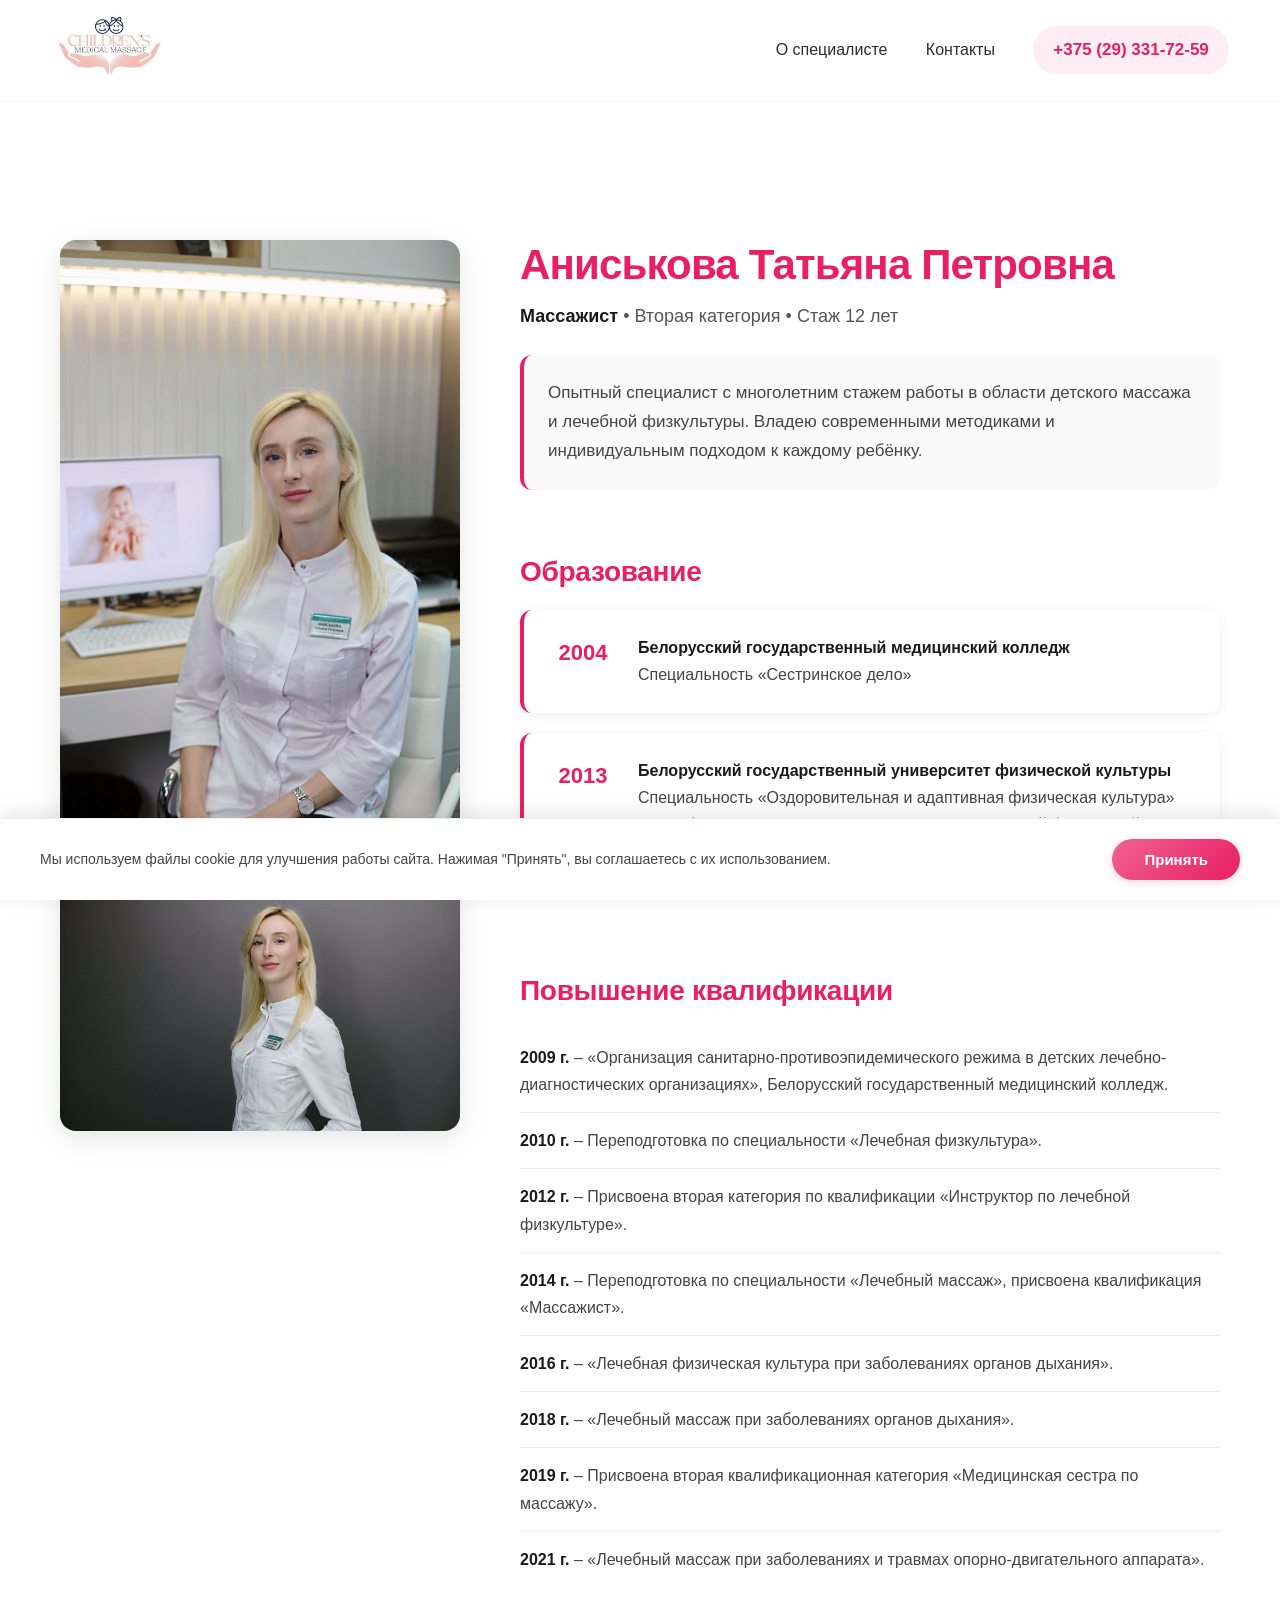
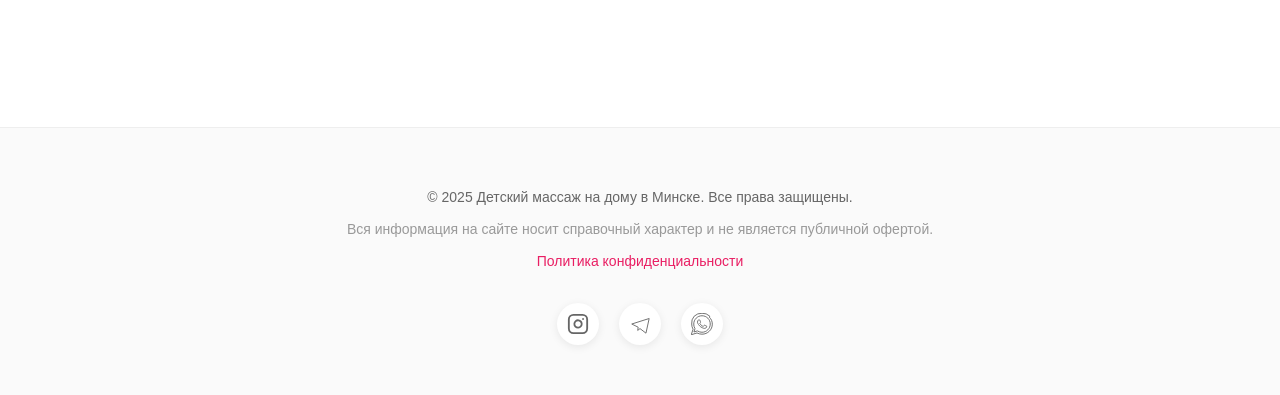
==== about.html @ 7382f87b "first commit" ====
<!DOCTYPE html>
<html lang="ru">
<head>
    <meta charset="UTF-8">
    <meta name="viewport" content="width=device-width, initial-scale=1.0, maximum-scale=1">
    <title>О специалисте | Аниськова Татьяна Петровна - Детский массаж в Минске</title>
    <meta name="description" content="Аниськова Татьяна Петровна - опытный массажист с 12-летним стажем. Вторая категория. Специализация: детский массаж, лечебная физкультура, ортопедические и неврологические нарушения.">
    <meta name="keywords" content="Аниськова Татьяна Петровна, детский массажист Минск, массажист вторая категория, лечебный массаж, детский массаж специалист">
    <meta name="author" content="Аниськова Татьяна Петровна">
    <meta name="robots" content="index, follow">
    <link rel="canonical" href="https://detskiymassage.by/about.html">
    
    <!-- Open Graph / Facebook -->
    <meta property="og:type" content="website">
    <meta property="og:url" content="https://detskiymassage.by/about.html">
    <meta property="og:title" content="О специалисте | Детский массаж в Минске">
    <meta property="og:description" content="Аниськова Татьяна Петровна - опытный массажист с 12-летним стажем. Вторая категория.">
    <meta property="og:image" content="https://detskiymassage.by/img/3.jpg">
    <meta property="og:locale" content="ru_RU">
    
    <!-- Twitter -->
    <meta property="twitter:card" content="summary_large_image">
    <meta property="twitter:url" content="https://detskiymassage.by/about.html">
    <meta property="twitter:title" content="О специалисте | Детский массаж в Минске">
    <meta property="twitter:description" content="Аниськова Татьяна Петровна - опытный массажист с 12-летним стажем.">
    <meta property="twitter:image" content="https://detskiymassage.by/img/3.jpg">
    
    <!-- Favicons -->
    <link rel="icon" href="img/favicon.ico" type="image/x-icon">
    <link rel="icon" type="image/png" sizes="16x16" href="img/favicon-16x16.png">
    <link rel="icon" type="image/png" sizes="32x32" href="img/favicon-32x32.png">
    <link rel="apple-touch-icon" sizes="180x180" href="img/apple-touch-icon.png">
    <link rel="icon" type="image/png" sizes="192x192" href="img/android-chrome-192x192.png">
    <link rel="icon" type="image/png" sizes="512x512" href="img/android-chrome-512x512.png">
    
    <link rel="stylesheet" href="css/about.css">
    <link rel="stylesheet" href="css/cookie-banner.css">
</head>
<body>
<div class="page-transition3"></div>

<header>
    <div class="logo">
        <a href="/">
            <img src="img/logo.jpg" alt="Логотип">
        </a>
    </div>

    <nav id="site-nav" class="site-nav">
        <a href="about.html">О специалисте</a>
        <a href="contacts.html">Контакты</a>
        <a href="tel:+375293317259">+375 (29) 331-72-59</a>
    </nav>

    <a href="tel:+375293317259" class="mobile-phone" aria-label="Позвонить +375 29 331-72-59">
        <svg viewBox="0 0 24 24" width="18" height="18" aria-hidden="true" focusable="false">
            <path d="M22 16.92v3a2 2 0 0 1-2.18 2 19.86 19.86 0 0 1-8.63-3.07 19.5 19.5 0 0 1-6-6A19.86 19.86 0 0 1 3.08 4.18 2 2 0 0 1 5 2h3a2 2 0 0 1 2 1.72c.12.9.35 1.78.68 2.6a2 2 0 0 1-.45 2.11L9.91 9.91a16 16 0 0 0 6 6l1.48-1.48a2 2 0 0 1 2.11-.45c.82.33 1.7.56 2.6.68A2 2 0 0 1 22 16.92z" fill="currentColor"/>
        </svg>
        <span>+375 (29) 331-72-59</span>
    </a>

    <button class="burger" type="button" aria-label="Меню" aria-expanded="false" aria-controls="mobile-menu">☰</button>

    <div id="mobile-menu" class="mobile-menu" aria-hidden="true">
        <a href="/#kids-massage">Детский массаж</a>
        <a href="about.html">О специалисте</a>
        <a href="contacts.html">Контакты</a>
    </div>
</header>

<main>
    <section class="about-specialist">
        <div class="about-container">
            <div class="about-photo">
                <img src="img/1.jpg" alt="Аниськова Татьяна Петровна" class="photo-top">
                <img src="img/3.jpg" alt="Аниськова Татьяна Петровна за работой" class="photo-bottom">
            </div>
            <div class="about-text">
                <h1>Аниськова Татьяна Петровна</h1>
                <p class="specialist-title"><strong>Массажист</strong> • Вторая категория • Стаж 12 лет</p>
                
                <p class="intro-text">Опытный специалист с многолетним стажем работы в области детского массажа и лечебной физкультуры. Владею современными методиками и индивидуальным подходом к каждому ребёнку.</p>


                <h2>Образование</h2>
                <div class="education-section">
                    <div class="education-item">
                        <div class="year">2004</div>
                        <div class="details">
                            <strong>Белорусский государственный медицинский колледж</strong><br>
                            Специальность «Сестринское дело»
                        </div>
                    </div>
                    <div class="education-item">
                        <div class="year">2013</div>
                        <div class="details">
                            <strong>Белорусский государственный университет физической культуры</strong><br>
                            Специальность «Оздоровительная и адаптивная физическая культура»<br>
                            <span class="highlight">Квалификация:</span> «Инструктор-методист по адаптивной физической культуре. Преподаватель физической культуры»
                        </div>
                    </div>
                </div>

                <h2>Повышение квалификации</h2>
                <ul class="qualifications-list">
                    <li><strong>2009 г.</strong> – «Организация санитарно-противоэпидемического режима в детских лечебно-диагностических организациях», Белорусский государственный медицинский колледж.</li>
                    <li><strong>2010 г.</strong> – Переподготовка по специальности «Лечебная физкультура».</li>
                    <li><strong>2012 г.</strong> – Присвоена вторая категория по квалификации «Инструктор по лечебной физкультуре».</li>
                    <li><strong>2014 г.</strong> – Переподготовка по специальности «Лечебный массаж», присвоена квалификация «Массажист».</li>
                    <li><strong>2016 г.</strong> – «Лечебная физическая культура при заболеваниях органов дыхания».</li>
                    <li><strong>2018 г.</strong> – «Лечебный массаж при заболеваниях органов дыхания».</li>
                    <li><strong>2019 г.</strong> – Присвоена вторая квалификационная категория «Медицинская сестра по массажу».</li>
                    <li><strong>2021 г.</strong> – «Лечебный массаж при заболеваниях и травмах опорно-двигательного аппарата».</li>
                </ul>
            </div>
        </div>
    </section>
</main>

<footer class="footer">
    <div class="footer-content">
        <p>© 2025 Детский массаж на дому в Минске. Все права защищены.</p>
        <p class="footer-note">Вся информация на сайте носит справочный характер и не является публичной офертой.</p>
        <p class="footer-privacy"><a href="privacy.html">Политика конфиденциальности</a></p>

        <div class="footer-socials">
            <a href="https://instagram.com/CHILDRENS_MEDICAL_MASSAGE" target="_blank" rel="noopener noreferrer" aria-label="Instagram">
                <svg xmlns="http://www.w3.org/2000/svg" width="28" height="28" viewBox="0 0 24 24" fill="none" stroke="currentColor" stroke-width="2" stroke-linecap="round" stroke-linejoin="round">
                    <rect x="2" y="2" width="20" height="20" rx="5" ry="5"></rect>
                    <path d="M16 11.37A4 4 0 1 1 12.63 8 4 4 0 0 1 16 11.37z"></path>
                    <line x1="17.5" y1="6.5" x2="17.51" y2="6.5"></line>
                </svg>
            </a>
            <a href="https://t.me/+375293317259" target="_blank" rel="noopener noreferrer" aria-label="Telegram">
                <svg xmlns="http://www.w3.org/2000/svg" width="28" height="28" fill="currentColor" viewBox="0 0 24 24">
                    <path d="M9.999 15.5 9.5 19l2.5-2 6.5 5 3.5-16L3 12l6.999 3.5Z"/>
                </svg>
            </a>
            <a href="https://wa.me/375293317259" target="_blank" rel="noopener noreferrer" aria-label="WhatsApp">
                <svg xmlns="http://www.w3.org/2000/svg" width="28" height="28" fill="currentColor" viewBox="0 0 24 24">
                    <path d="M20.52 3.48A11.78 11.78 0 0 0 12 .25a11.78 11.78 0 0 0-8.52 3.23A11.23 11.23 0 0 0 .75 12c0 2 .52 3.95 1.52 5.68L.25 23.75l6.31-2c1.66.9 3.53 1.37 5.44 1.37 6.21 0 11.25-4.9 11.25-10.95 0-2.92-1.16-5.67-3.28-7.69ZM12 21c-1.67 0-3.3-.44-4.72-1.28l-.34-.2-3.74 1.18 1.18-3.6-.22-.37A9.05 9.05 0 0 1 3 12c0-4.96 4.05-9 9-9s9 4.04 9 9c0 4.96-4.05 9-9 9Zm4.66-6.85c-.25-.12-1.46-.72-1.68-.8-.23-.08-.4-.12-.56.12s-.64.8-.8.97c-.15.16-.29.18-.54.06-.25-.12-1.05-.39-2-1.25-.74-.66-1.24-1.48-1.38-1.73s-.01-.38.11-.5c.11-.12.25-.29.38-.44.12-.15.16-.25.25-.41.08-.17.04-.31-.02-.43-.06-.12-.56-1.35-.76-1.85-.2-.48-.4-.41-.56-.42h-.48c-.17 0-.44.06-.67.31-.23.25-.87.85-.87 2.08s.89 2.41 1.02 2.58c.12.16 1.74 2.68 4.22 3.65.59.26 1.05.42 1.41.54.59.19 1.13.16 1.56.1.48-.07 1.46-.6 1.67-1.18.21-.58.21-1.08.15-1.18-.06-.1-.23-.16-.48-.28Z"/>
                </svg>
            </a>
        </div>
    </div>
</footer>

<script>
    window.addEventListener("load", () => {
        document.querySelector(".page-transition3").classList.add("hidden");
    });
</script>

<script src="js/efx.js"></script>
<script src="js/cookie-banner.js"></script>
</body>
</html>
---- css/about.css ----
/* Modern CSS Reset & Base */
* {
    margin: 0;
    padding: 0;
    box-sizing: border-box;
}

body {
    margin: 0;
    font-family: 'Inter', 'Segoe UI', -apple-system, BlinkMacSystemFont, 'Roboto', 'Oxygen', 'Ubuntu', 'Cantarell', sans-serif;
    background-color: #ffffff;
    color: #1a1a1a;
    line-height: 1.7;
    font-size: 16px;
    -webkit-font-smoothing: antialiased;
    -moz-osx-font-smoothing: grayscale;
    text-rendering: optimizeLegibility;
    -webkit-text-size-adjust: 100%;
    -moz-text-size-adjust: 100%;
    text-size-adjust: 100%;
    overflow-x: hidden;
}

a {
    text-decoration: none;
    color: inherit;
    transition: all 0.3s cubic-bezier(0.4, 0, 0.2, 1);
}

/* Page Transition */
.page-transition3 {
    position: fixed;
    inset: 0;
    background: #fff;
    z-index: 9999;
    transition: opacity 0.8s cubic-bezier(0.4, 0, 0.2, 1);
}

.page-transition3.hidden {
    opacity: 0;
    pointer-events: none;
}

/* Header */
header {
    display: flex;
    justify-content: space-between;
    align-items: center;
    padding: 0 clamp(20px, 4vw, 60px);
    height: 100px;
    background: #fff;
    box-shadow: 0 1px 3px rgba(0, 0, 0, 0.04);
    position: sticky;
    top: 0;
    z-index: 1000;
    backdrop-filter: blur(10px);
    background: rgba(255, 255, 255, 0.95);
}

.logo img {
    height: 90px;
    width: auto;
    transition: transform 0.3s ease;
}

.logo img:hover {
    transform: scale(1.05);
}

nav {
    display: flex;
    gap: clamp(20px, 3vw, 40px);
    align-items: center;
}

nav a {
    font-size: 16px;
    color: #2d2d2d;
    font-weight: 500;
    position: relative;
    padding: 8px 0;
}

nav a::after {
    content: '';
    position: absolute;
    bottom: 0;
    left: 0;
    width: 0;
    height: 2px;
    background: linear-gradient(90deg, #f06292, #e91e63);
    transition: width 0.3s cubic-bezier(0.4, 0, 0.2, 1);
}

nav a:hover::after {
    width: 100%;
}

nav a:hover {
    color: #e91e63;
    transform: translateY(-2px);
}

nav a[href^="tel"] {
    font-weight: 600;
    color: #e91e63;
    font-size: 17px;
    padding: 10px 20px;
    border-radius: 25px;
    background: rgba(233, 30, 99, 0.08);
}

nav a[href^="tel"]:hover {
    background: rgba(233, 30, 99, 0.15);
    transform: translateY(-2px);
}

nav a[href^="tel"]::after {
    display: none;
}

/* Main Section */
.about-specialist {
    padding: clamp(60px, 10vw, 100px) 20px;
    max-width: 1300px;
    margin: 0 auto;
}

.about-container {
    display: flex;
    align-items: stretch;
    justify-content: center;
    gap: clamp(40px, 6vw, 60px);
    max-width: 1200px;
    margin: 0 auto;
    padding: 40px 20px;
}

/* Photos */
.about-photo {
    display: flex;
    flex-direction: column;
    align-items: flex-start;
    gap: 24px;
    flex: 0 0 auto;
}

.about-photo img {
    width: 100%;
    max-width: 400px;
    height: auto;
    border-radius: 16px;
    object-fit: cover;
    box-shadow: 0 8px 30px rgba(0, 0, 0, 0.1);
    transition: transform 0.4s cubic-bezier(0.4, 0, 0.2, 1);
}

.about-photo img:hover {
    transform: translateY(-8px) scale(1.02);
    box-shadow: 0 12px 40px rgba(0, 0, 0, 0.15);
}

/* Text Content */
.about-text {
    flex: 1;
    display: flex;
    flex-direction: column;
    justify-content: center;
    color: #1a1a1a;
    text-rendering: optimizeLegibility;
    -webkit-font-smoothing: antialiased;
    -moz-osx-font-smoothing: grayscale;
}

.about-text h1 {
    font-size: clamp(32px, 4vw, 42px);
    color: #e91e63;
    margin-bottom: 12px;
    font-weight: 700;
    line-height: 1.2;
    letter-spacing: -0.02em;
    text-rendering: optimizeLegibility;
    -webkit-font-smoothing: antialiased;
    -moz-osx-font-smoothing: grayscale;
}

.about-text h2 {
    font-size: clamp(24px, 3vw, 28px);
    color: #e91e63;
    margin: 32px 0 20px 0;
    font-weight: 600;
    line-height: 1.3;
    letter-spacing: -0.01em;
    text-rendering: optimizeLegibility;
    -webkit-font-smoothing: antialiased;
    -moz-osx-font-smoothing: grayscale;
}

.specialist-title {
    font-size: clamp(16px, 2vw, 18px);
    color: #555;
    margin-bottom: 24px;
    font-weight: 400;
    line-height: 1.6;
    text-rendering: optimizeLegibility;
    -webkit-font-smoothing: antialiased;
    -moz-osx-font-smoothing: grayscale;
}

.specialist-title strong {
    color: #1a1a1a;
    font-weight: 600;
}

.intro-text {
    font-size: clamp(16px, 2vw, 17px);
    color: #444;
    background: #fafafa;
    border-left: 4px solid #e91e63;
    padding: 24px;
    border-radius: 12px;
    margin-bottom: 32px;
    line-height: 1.7;
    text-rendering: optimizeLegibility;
    -webkit-font-smoothing: antialiased;
    -moz-osx-font-smoothing: grayscale;
}

/* Education Section */
.education-section {
    margin-bottom: 32px;
}

.education-item {
    display: flex;
    gap: 20px;
    margin-bottom: 20px;
    background: #fff;
    border-left: 4px solid #e91e63;
    box-shadow: 0 2px 12px rgba(0, 0, 0, 0.06);
    border-radius: 12px;
    padding: 24px;
    transition: transform 0.3s ease, box-shadow 0.3s ease;
}

.education-item:hover {
    transform: translateY(-4px);
    box-shadow: 0 4px 20px rgba(233, 30, 99, 0.12);
}

.year {
    font-weight: 700;
    color: #e91e63;
    font-size: clamp(18px, 2.5vw, 22px);
    min-width: 70px;
    text-align: center;
    text-rendering: optimizeLegibility;
    -webkit-font-smoothing: antialiased;
    -moz-osx-font-smoothing: grayscale;
}

.details {
    flex: 1;
    font-size: clamp(15px, 2vw, 16px);
    color: #444;
    line-height: 1.7;
    text-rendering: optimizeLegibility;
    -webkit-font-smoothing: antialiased;
    -moz-osx-font-smoothing: grayscale;
}

.details strong {
    color: #1a1a1a;
    font-weight: 600;
}

.highlight {
    color: #e91e63;
    font-weight: 600;
}

/* Qualifications List */
.qualifications-list {
    list-style: none;
    padding: 0;
    margin: 0;
}

.qualifications-list li {
    font-size: clamp(15px, 2vw, 16px);
    color: #444;
    padding: 14px 0;
    border-bottom: 1px solid #eee;
    line-height: 1.7;
    text-rendering: optimizeLegibility;
    -webkit-font-smoothing: antialiased;
    -moz-osx-font-smoothing: grayscale;
}

.qualifications-list li:last-child {
    border-bottom: none;
}

.qualifications-list li strong {
    color: #1a1a1a;
    font-weight: 600;
}

/* Footer */
.footer {
    background: #fafafa;
    border-top: 1px solid #eee;
    padding: 50px 20px;
    text-align: center;
    color: #666;
}

.footer-content {
    max-width: 1200px;
    margin: 0 auto;
}

.footer p {
    margin: 8px 0;
    font-size: 14px;
}

.footer-note {
    font-size: 13px;
    color: #999;
}

.footer-privacy {
    margin-top: 12px;
    font-size: 13px;
}

.footer-privacy a {
    color: #e91e63;
    text-decoration: none;
    transition: all 0.3s ease;
}

.footer-privacy a:hover {
    color: #d81b60;
    text-decoration: underline;
}

.footer-socials {
    margin-top: 30px;
    display: flex;
    justify-content: center;
    gap: 20px;
}

.footer-socials a {
    width: 42px;
    height: 42px;
    display: flex;
    align-items: center;
    justify-content: center;
    border-radius: 50%;
    background: #fff;
    box-shadow: 0 2px 8px rgba(0, 0, 0, 0.08);
    transition: all 0.3s cubic-bezier(0.4, 0, 0.2, 1);
}

.footer-socials a:hover {
    transform: translateY(-4px) scale(1.1);
    box-shadow: 0 8px 20px rgba(233, 30, 99, 0.2);
    background: linear-gradient(135deg, #f06292, #e91e63);
}

.footer-socials a svg {
    width: 22px;
    height: 22px;
    stroke: #666;
    fill: none;
    transition: all 0.3s ease;
}

.footer-socials a:hover svg {
    stroke: #fff;
}

/* Burger Menu */
.burger {
    display: none;
    font-size: 28px;
    background: none;
    border: none;
    cursor: pointer;
    padding: 8px;
    line-height: 1;
    color: #2d2d2d;
    transition: transform 0.3s ease;
}

.burger:hover {
    transform: scale(1.1);
}

.mobile-menu {
    position: absolute;
    top: calc(100% + 8px);
    left: 8px;
    right: 8px;
    background: #ffffff;
    border-radius: 16px;
    box-shadow: 0 12px 40px rgba(0, 0, 0, 0.15);
    overflow: hidden;
    max-height: 0;
    opacity: 0;
    transform: translateY(-10px);
    transition: all 0.3s cubic-bezier(0.4, 0, 0.2, 1);
    display: flex;
    flex-direction: column;
    gap: 4px;
    padding: 0;
    z-index: 999;
}

.mobile-menu.active {
    max-height: 500px;
    opacity: 1;
    transform: translateY(0);
    padding: 12px;
}

.mobile-menu a {
    display: block;
    padding: 14px 16px;
    color: #2d2d2d;
    text-decoration: none;
    font-size: 16px;
    font-weight: 500;
    border-radius: 12px;
    transition: all 0.2s ease;
}

.mobile-menu a:hover {
    background: rgba(233, 30, 99, 0.08);
    color: #e91e63;
    transform: translateX(4px);
}

.mobile-phone {
    display: none;
    align-items: center;
    gap: 8px;
    color: #e91e63;
    text-decoration: none;
    font-weight: 600;
    font-size: 15px;
    white-space: nowrap;
    padding: 8px 16px;
    border-radius: 20px;
    background: rgba(233, 30, 99, 0.08);
    transition: all 0.3s ease;
}

.mobile-phone:hover {
    background: rgba(233, 30, 99, 0.15);
    transform: translateY(-2px);
}

.mobile-phone svg {
    width: 18px;
    height: 18px;
    color: #e91e63;
}

/* Responsive Design */
@media (max-width: 1024px) {
    header {
        padding: 0 30px;
        height: 90px;
    }

    .logo img {
        height: 75px;
    }

    .about-specialist {
        padding: 60px 20px;
    }

    .about-container {
        gap: 40px;
        padding: 30px 20px;
    }
}

@media (max-width: 768px) {
    header {
        padding: 0 20px;
        height: 80px;
    }

    header.scrolled {
        height: 70px;
    }

    .logo img {
        height: 65px;
    }

    nav {
        display: none;
    }

    .burger {
        display: block;
    }

    .mobile-menu {
        display: flex;
    }

    .about-specialist {
        padding: 40px 20px;
    }

    .about-container {
        flex-direction: column;
        align-items: center;
        gap: 32px;
        padding: 20px;
    }

    .about-photo {
        flex-direction: row;
        justify-content: center;
        flex-wrap: wrap;
        max-width: 100%;
        gap: 20px;
    }

    .about-photo img {
        width: 48%;
        min-width: 280px;
        max-width: 100%;
    }

    .about-text {
        text-align: left;
        max-width: 100%;
    }

    .about-text h1 {
        font-size: 28px;
        margin-bottom: 12px;
    }

    .about-text h2 {
        font-size: 22px;
        margin: 28px 0 18px 0;
    }

    .specialist-title {
        font-size: 16px;
        margin-bottom: 20px;
    }

    .intro-text {
        font-size: 16px;
        padding: 20px;
        line-height: 1.7;
        margin-bottom: 28px;
    }

    .education-item {
        flex-direction: column;
        gap: 16px;
        padding: 20px;
        margin-bottom: 16px;
    }

    .year {
        font-size: 20px;
        min-width: auto;
        margin-bottom: 8px;
    }

    .details {
        font-size: 15px;
        line-height: 1.7;
    }

    .qualifications-list li {
        font-size: 15px;
        padding: 12px 0;
        line-height: 1.7;
    }

    .education-section {
        margin-bottom: 28px;
    }
}

@media (max-width: 480px) {
    header {
        padding: 10px 15px;
        height: auto;
        min-height: 70px;
    }

    .logo img {
        height: 55px;
    }

    .mobile-phone {
        display: inline-flex;
        margin-right: 8px;
        font-size: 14px;
        padding: 6px 12px;
    }

    .about-specialist {
        padding: 30px 15px;
    }

    .about-container {
        padding: 15px;
        gap: 24px;
    }

    .about-photo {
        flex-direction: column;
        gap: 16px;
        align-items: center;
    }

    .about-photo img {
        width: 100%;
        max-width: 100%;
        min-width: auto;
    }

    .about-text {
        text-align: left;
        padding: 0;
    }

    .about-text h1 {
        font-size: 26px;
        line-height: 1.3;
        margin-bottom: 10px;
    }

    .about-text h2 {
        font-size: 20px;
        margin: 24px 0 16px 0;
    }

    .specialist-title {
        font-size: 15px;
        margin-bottom: 18px;
        line-height: 1.6;
    }

    .intro-text {
        font-size: 15px;
        padding: 18px;
        line-height: 1.7;
        margin-bottom: 24px;
    }

    .education-item {
        padding: 18px;
        margin-bottom: 14px;
        gap: 12px;
    }

    .year {
        font-size: 18px;
        margin-bottom: 6px;
    }

    .details {
        font-size: 14px;
        line-height: 1.7;
    }

    .qualifications-list li {
        font-size: 14px;
        padding: 10px 0;
        line-height: 1.7;
    }

    .education-section {
        margin-bottom: 24px;
    }

    .footer {
        padding: 40px 15px;
    }

    .footer-socials a {
        width: 38px;
        height: 38px;
    }
}

/* iPhone 14 Pro Max and similar large mobile devices */
@media only screen 
    and (device-width: 430px) 
    and (device-height: 932px) 
    and (-webkit-device-pixel-ratio: 3) {
    
    .about-text h1 {
        font-size: 28px;
    }

    .about-text h2 {
        font-size: 22px;
    }

    .specialist-title {
        font-size: 16px;
    }

    .intro-text {
        font-size: 16px;
    }

    .details {
        font-size: 15px;
    }

    .qualifications-list li {
        font-size: 15px;
    }
}

/* Smooth Scrolling */
html {
    scroll-behavior: smooth;
}

/* Selection */
::selection {
    background: rgba(233, 30, 99, 0.2);
    color: #1a1a1a;
}

/* Focus Styles */
*:focus-visible {
    outline: 2px solid #e91e63;
    outline-offset: 4px;
    border-radius: 4px;
}
---- css/cookie-banner.css ----
/* Cookie Banner Styles */
.cookie-banner {
    position: fixed;
    bottom: 0;
    left: 0;
    right: 0;
    background: #ffffff;
    box-shadow: 0 -4px 20px rgba(0, 0, 0, 0.1);
    z-index: 10000;
    padding: 20px;
    transform: translateY(100%);
    transition: transform 0.3s cubic-bezier(0.4, 0, 0.2, 1);
    border-top: 1px solid #eee;
}

.cookie-banner.show {
    transform: translateY(0);
}

.cookie-banner-content {
    max-width: 1200px;
    margin: 0 auto;
    display: flex;
    align-items: center;
    justify-content: space-between;
    gap: 20px;
    flex-wrap: wrap;
}

.cookie-text {
    flex: 1;
    margin: 0;
    font-size: 14px;
    color: #444;
    line-height: 1.6;
    text-rendering: optimizeLegibility;
    -webkit-font-smoothing: antialiased;
    -moz-osx-font-smoothing: grayscale;
}

.cookie-accept-btn {
    background: linear-gradient(135deg, #f06292, #e91e63);
    color: white;
    border: none;
    padding: 12px 32px;
    border-radius: 25px;
    font-size: 15px;
    font-weight: 600;
    cursor: pointer;
    transition: all 0.3s cubic-bezier(0.4, 0, 0.2, 1);
    white-space: nowrap;
    box-shadow: 0 2px 10px rgba(233, 30, 99, 0.2);
}

.cookie-accept-btn:hover {
    transform: translateY(-2px);
    box-shadow: 0 4px 15px rgba(233, 30, 99, 0.3);
    background: linear-gradient(135deg, #e91e63, #d81b60);
}

.cookie-accept-btn:active {
    transform: translateY(0);
}

/* Mobile Responsive */
@media (max-width: 768px) {
    .cookie-banner {
        padding: 16px;
    }

    .cookie-banner-content {
        flex-direction: column;
        align-items: stretch;
        gap: 16px;
        text-align: center;
    }

    .cookie-text {
        font-size: 13px;
        text-align: left;
    }

    .cookie-accept-btn {
        width: 100%;
        padding: 14px 32px;
    }
}

@media (max-width: 480px) {
    .cookie-banner {
        padding: 14px;
    }

    .cookie-text {
        font-size: 12px;
    }

    .cookie-accept-btn {
        font-size: 14px;
        padding: 12px 24px;
    }
}
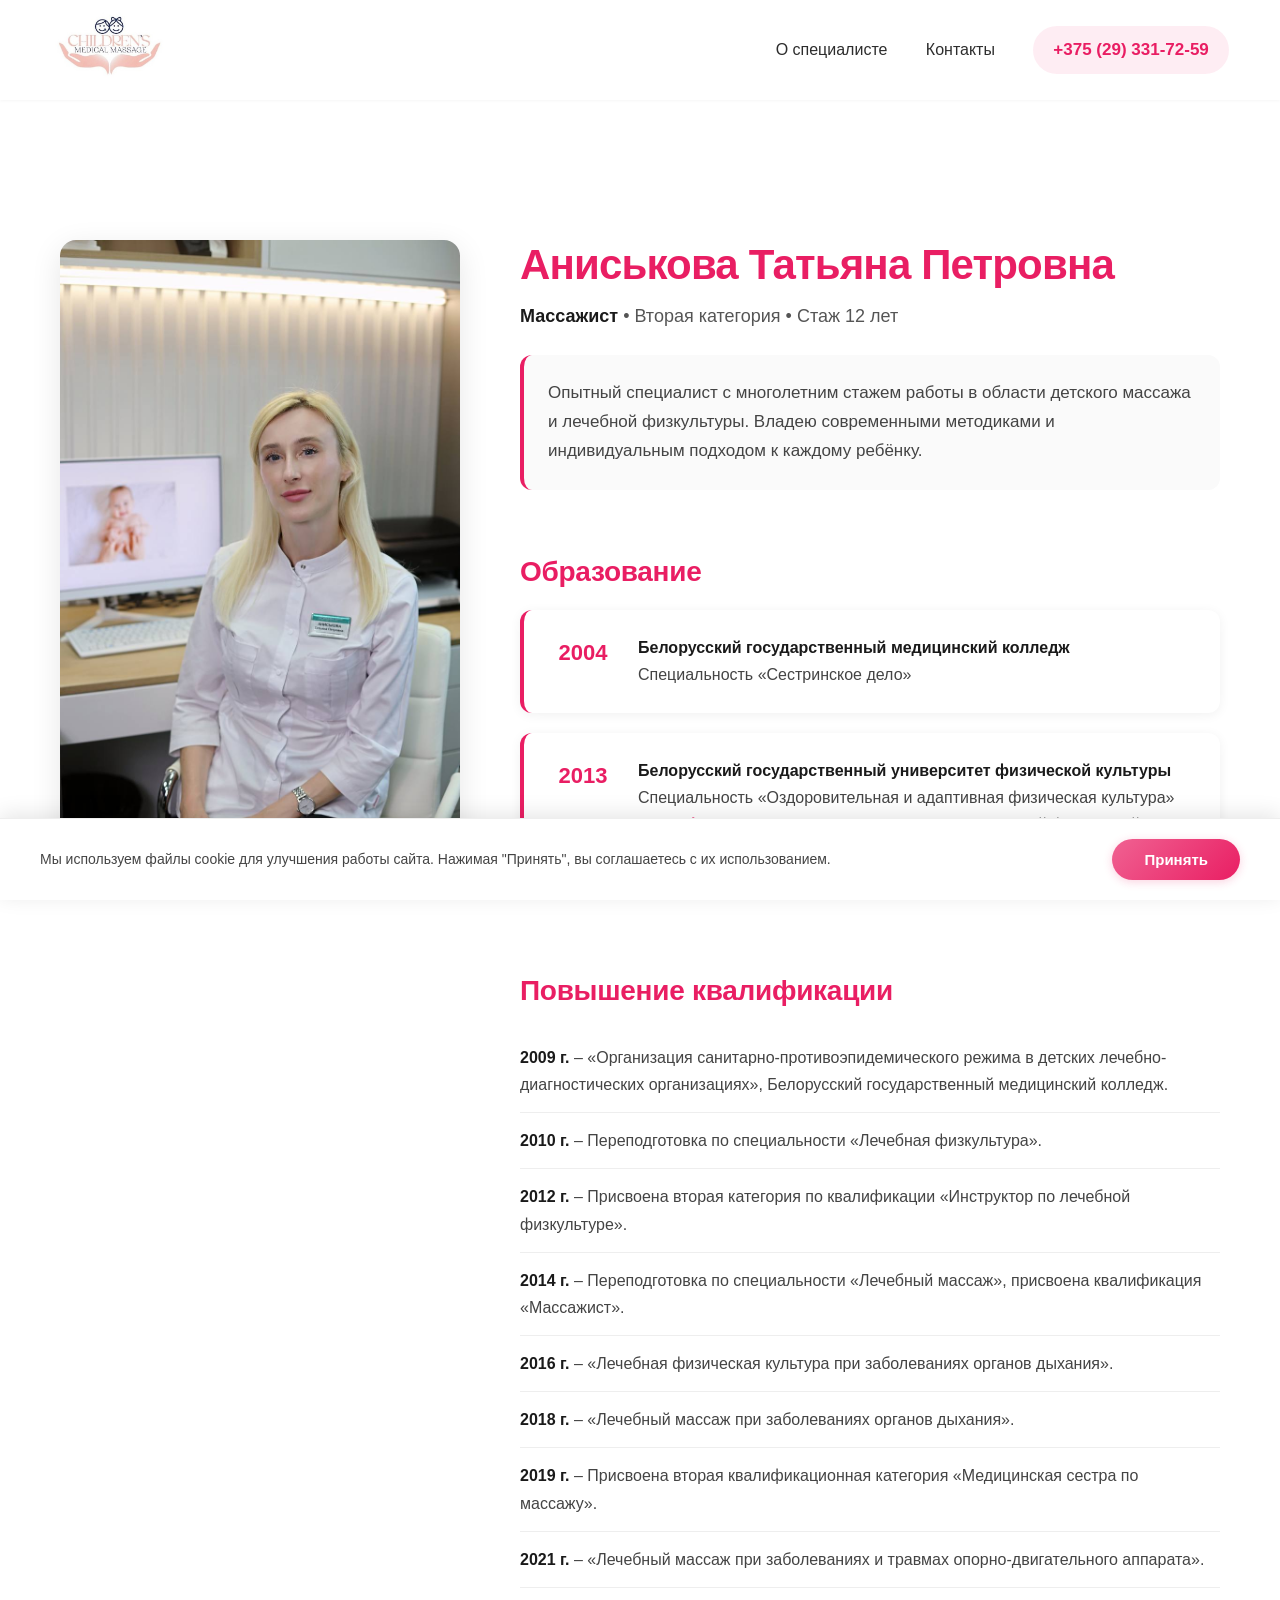
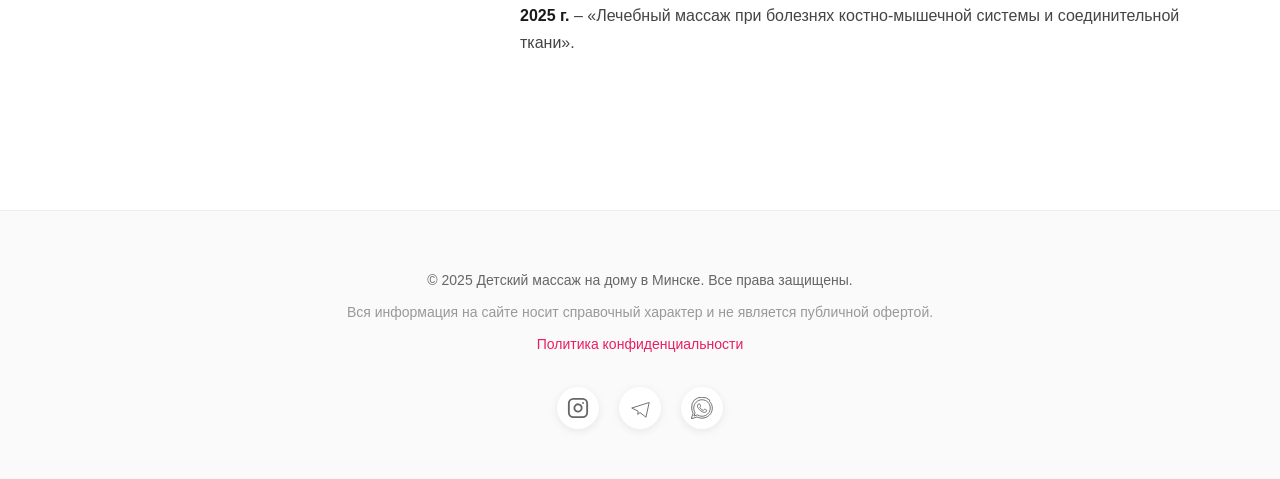
==== commit 32fe0286: "git add about.html" ====
--- a/about.html
+++ b/about.html
@@ -73,7 +73,6 @@
         <div class="about-container">
             <div class="about-photo">
                 <img src="img/1.jpg" alt="Аниськова Татьяна Петровна" class="photo-top">
-                <img src="img/3.jpg" alt="Аниськова Татьяна Петровна за работой" class="photo-bottom">
             </div>
             <div class="about-text">
                 <h1>Аниськова Татьяна Петровна</h1>
@@ -111,6 +110,7 @@
                     <li><strong>2018 г.</strong> – «Лечебный массаж при заболеваниях органов дыхания».</li>
                     <li><strong>2019 г.</strong> – Присвоена вторая квалификационная категория «Медицинская сестра по массажу».</li>
                     <li><strong>2021 г.</strong> – «Лечебный массаж при заболеваниях и травмах опорно-двигательного аппарата».</li>
+                    <li><strong>2025 г.</strong> – «Лечебный массаж при болезнях костно-мышечной системы и соединительной ткани».</li>
                 </ul>
             </div>
         </div>
